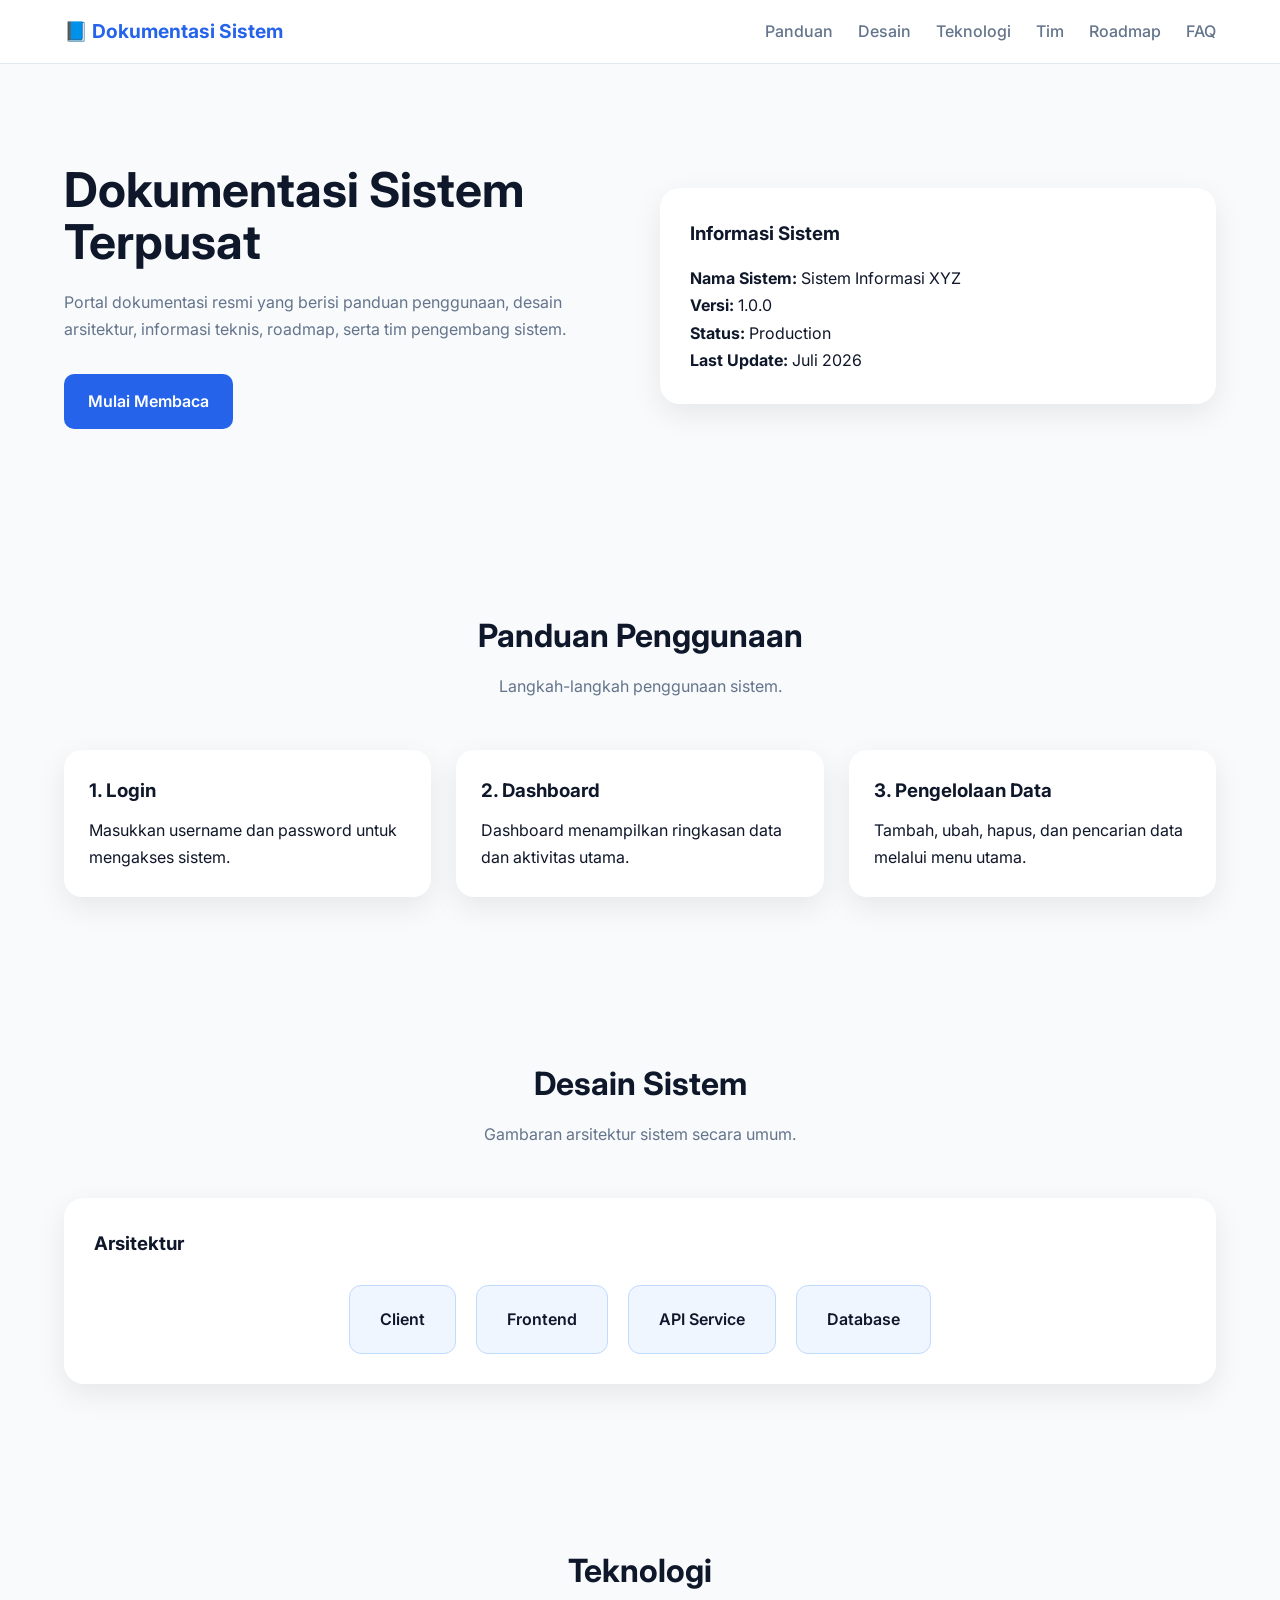
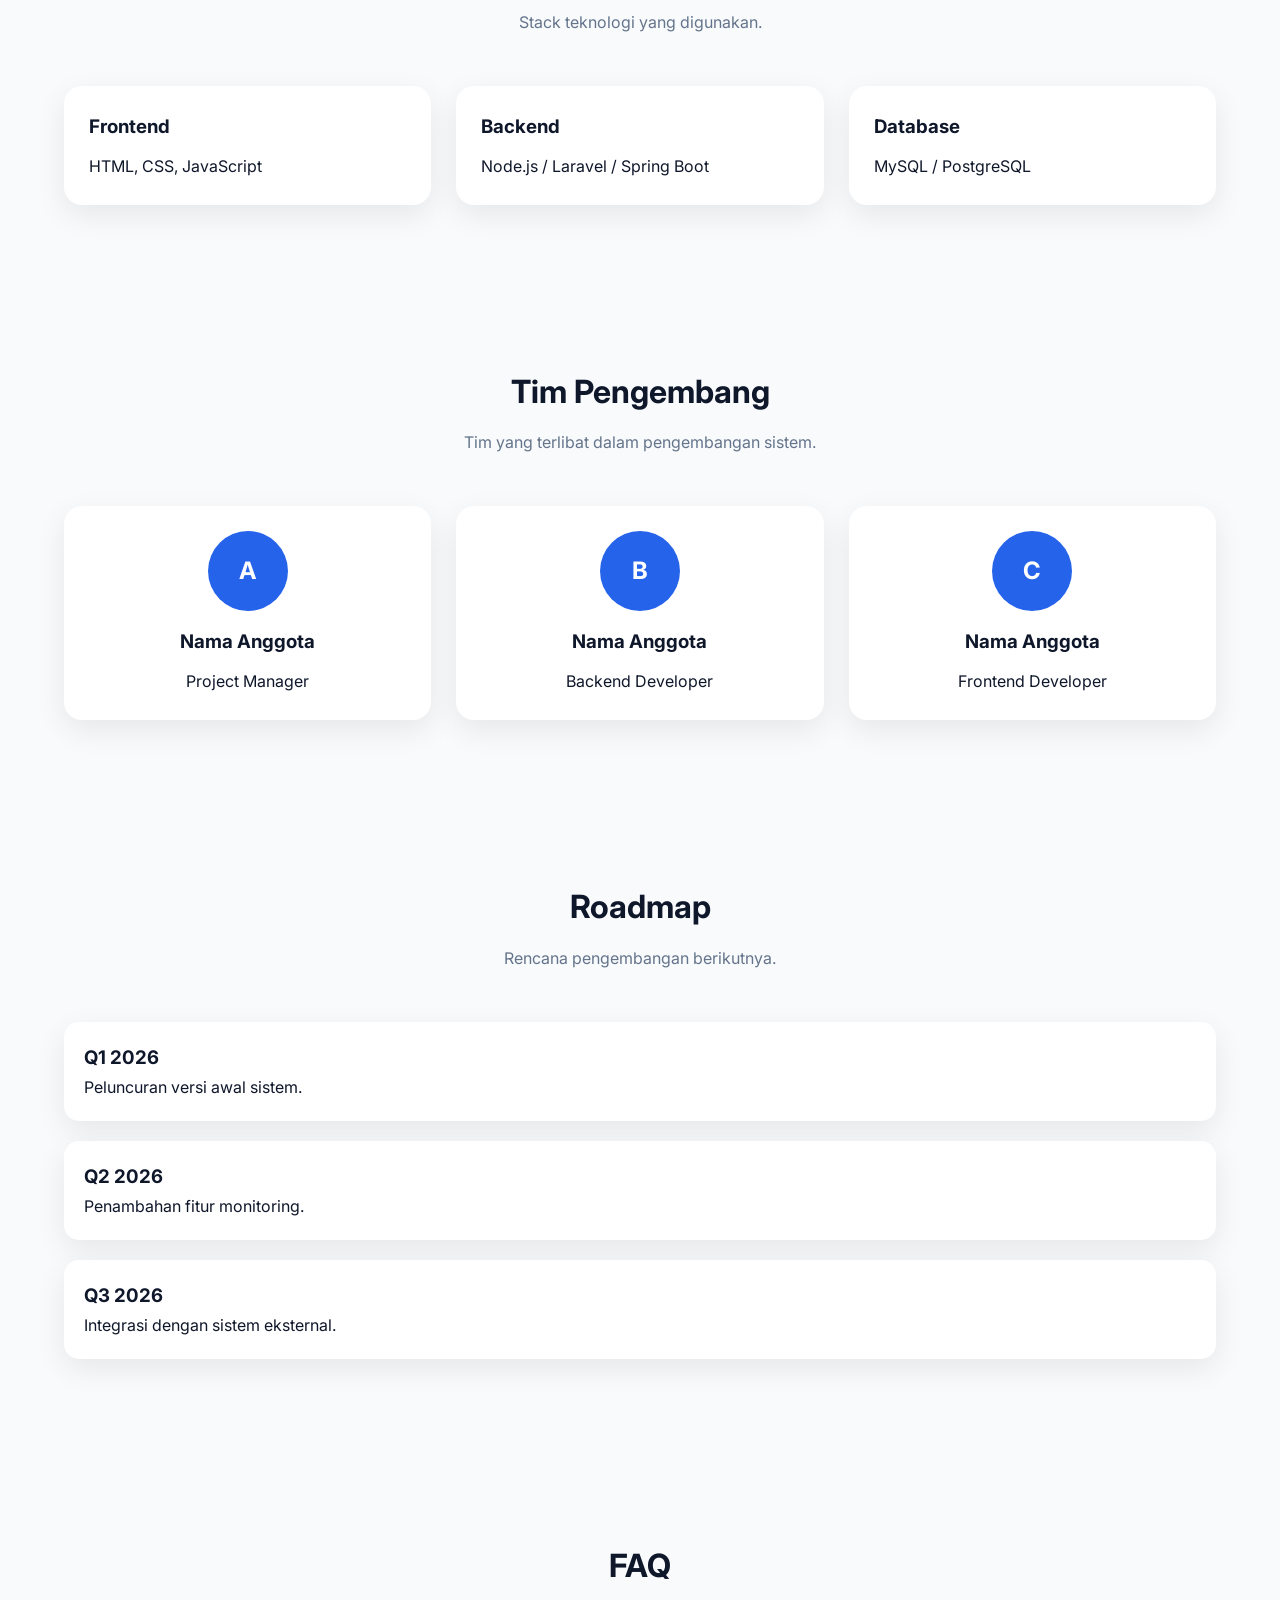
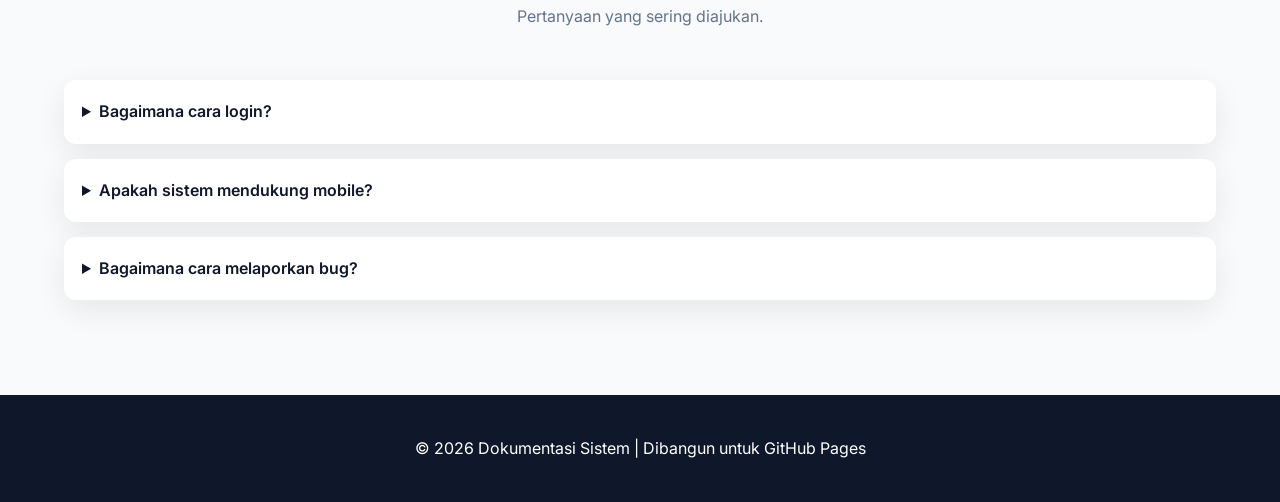
==== docs/index.html @ 6c3f4deb "update:panduan index.html" ====
<!DOCTYPE html>
<html lang="id">
<head>
<meta charset="UTF-8">
<meta name="viewport" content="width=device-width, initial-scale=1.0">
<title>Dokumentasi Sistem</title>

<link href="https://fonts.googleapis.com/css2?family=Inter:wght@300;400;500;600;700&display=swap" rel="stylesheet">

<style>
:root{
    --primary:#2563eb;
    --primary-dark:#1d4ed8;
    --secondary:#f8fafc;
    --dark:#0f172a;
    --gray:#64748b;
    --border:#e2e8f0;
    --white:#ffffff;
    --shadow:0 10px 30px rgba(0,0,0,.08);
}

*{
    margin:0;
    padding:0;
    box-sizing:border-box;
}

html{
    scroll-behavior:smooth;
}

body{
    font-family:'Inter',sans-serif;
    color:var(--dark);
    background:#f8fafc;
    line-height:1.7;
}

.container{
    width:min(1200px,90%);
    margin:auto;
}

/* NAVBAR */
nav{
    position:sticky;
    top:0;
    z-index:999;
    background:rgba(255,255,255,.95);
    backdrop-filter:blur(10px);
    border-bottom:1px solid var(--border);
}

.nav-wrapper{
    display:flex;
    justify-content:space-between;
    align-items:center;
    padding:15px 0;
}

.logo{
    font-weight:700;
    font-size:1.2rem;
    color:var(--primary);
}

.nav-links{
    display:flex;
    gap:25px;
}

.nav-links a{
    text-decoration:none;
    color:var(--gray);
    font-weight:500;
    transition:.3s;
}

.nav-links a:hover{
    color:var(--primary);
}

/* HERO */
.hero{
    padding:100px 0;
}

.hero-content{
    display:grid;
    grid-template-columns:1fr 1fr;
    gap:40px;
    align-items:center;
}

.hero-text h1{
    font-size:3rem;
    line-height:1.1;
    margin-bottom:20px;
}

.hero-text p{
    color:var(--gray);
    margin-bottom:30px;
}

.btn{
    display:inline-block;
    background:var(--primary);
    color:white;
    padding:14px 24px;
    border-radius:10px;
    text-decoration:none;
    font-weight:600;
    transition:.3s;
}

.btn:hover{
    background:var(--primary-dark);
}

.hero-card{
    background:white;
    padding:30px;
    border-radius:20px;
    box-shadow:var(--shadow);
}

.hero-card h3{
    margin-bottom:15px;
}

/* SECTIONS */
section{
    padding:80px 0;
}

.section-title{
    text-align:center;
    margin-bottom:50px;
}

.section-title h2{
    font-size:2rem;
    margin-bottom:10px;
}

.section-title p{
    color:var(--gray);
}

/* CARDS */
.grid{
    display:grid;
    grid-template-columns:repeat(auto-fit,minmax(280px,1fr));
    gap:25px;
}

.card{
    background:white;
    padding:25px;
    border-radius:18px;
    box-shadow:var(--shadow);
}

.card h3{
    margin-bottom:10px;
}

/* SYSTEM DESIGN */
.architecture{
    background:white;
    padding:30px;
    border-radius:20px;
    box-shadow:var(--shadow);
}

.flow{
    display:flex;
    justify-content:center;
    flex-wrap:wrap;
    gap:20px;
    margin-top:25px;
}

.flow-box{
    padding:20px 30px;
    background:#eff6ff;
    border:1px solid #bfdbfe;
    border-radius:12px;
    font-weight:600;
}

/* TEAM */
.team{
    text-align:center;
}

.avatar{
    width:80px;
    height:80px;
    border-radius:50%;
    background:var(--primary);
    color:white;
    display:flex;
    align-items:center;
    justify-content:center;
    font-size:1.5rem;
    font-weight:bold;
    margin:auto auto 15px;
}

/* TIMELINE */
.timeline{
    position:relative;
}

.timeline-item{
    background:white;
    margin-bottom:20px;
    padding:20px;
    border-radius:15px;
    box-shadow:var(--shadow);
}

/* FAQ */
details{
    background:white;
    margin-bottom:15px;
    padding:18px;
    border-radius:12px;
    box-shadow:var(--shadow);
}

summary{
    cursor:pointer;
    font-weight:600;
}

/* FOOTER */
footer{
    background:var(--dark);
    color:white;
    text-align:center;
    padding:40px 20px;
}

/* RESPONSIVE */
@media(max-width:768px){

.hero-content{
    grid-template-columns:1fr;
}

.hero-text h1{
    font-size:2.2rem;
}

.nav-links{
    display:none;
}

}
</style>
</head>
<body>

<nav>
    <div class="container nav-wrapper">
        <div class="logo">📘 Dokumentasi Sistem</div>

        <div class="nav-links">
            <a href="#panduan">Panduan</a>
            <a href="#desain">Desain</a>
            <a href="#teknologi">Teknologi</a>
            <a href="#tim">Tim</a>
            <a href="#roadmap">Roadmap</a>
            <a href="#faq">FAQ</a>
        </div>
    </div>
</nav>

<header class="hero">
    <div class="container hero-content">

        <div class="hero-text">
            <h1>Dokumentasi Sistem Terpusat</h1>
            <p>
                Portal dokumentasi resmi yang berisi panduan penggunaan,
                desain arsitektur, informasi teknis, roadmap, serta tim
                pengembang sistem.
            </p>

            <a href="#panduan" class="btn">
                Mulai Membaca
            </a>
        </div>

        <div class="hero-card">
            <h3>Informasi Sistem</h3>
            <p><strong>Nama Sistem:</strong> Sistem Informasi XYZ</p>
            <p><strong>Versi:</strong> 1.0.0</p>
            <p><strong>Status:</strong> Production</p>
            <p><strong>Last Update:</strong> Juli 2026</p>
        </div>

    </div>
</header>

<section id="panduan">
    <div class="container">
        <div class="section-title">
            <h2>Panduan Penggunaan</h2>
            <p>Langkah-langkah penggunaan sistem.</p>
        </div>

        <div class="grid">

            <div class="card">
                <h3>1. Login</h3>
                <p>
                    Masukkan username dan password untuk mengakses sistem.
                </p>
            </div>

            <div class="card">
                <h3>2. Dashboard</h3>
                <p>
                    Dashboard menampilkan ringkasan data dan aktivitas utama.
                </p>
            </div>

            <div class="card">
                <h3>3. Pengelolaan Data</h3>
                <p>
                    Tambah, ubah, hapus, dan pencarian data melalui menu utama.
                </p>
            </div>

        </div>
    </div>
</section>

<section id="desain">
    <div class="container">

        <div class="section-title">
            <h2>Desain Sistem</h2>
            <p>Gambaran arsitektur sistem secara umum.</p>
        </div>

        <div class="architecture">
            <h3>Arsitektur</h3>

            <div class="flow">
                <div class="flow-box">Client</div>
                <div class="flow-box">Frontend</div>
                <div class="flow-box">API Service</div>
                <div class="flow-box">Database</div>
            </div>

        </div>

    </div>
</section>

<section id="teknologi">
    <div class="container">

        <div class="section-title">
            <h2>Teknologi</h2>
            <p>Stack teknologi yang digunakan.</p>
        </div>

        <div class="grid">

            <div class="card">
                <h3>Frontend</h3>
                <p>HTML, CSS, JavaScript</p>
            </div>

            <div class="card">
                <h3>Backend</h3>
                <p>Node.js / Laravel / Spring Boot</p>
            </div>

            <div class="card">
                <h3>Database</h3>
                <p>MySQL / PostgreSQL</p>
            </div>

        </div>

    </div>
</section>

<section id="tim">
    <div class="container">

        <div class="section-title">
            <h2>Tim Pengembang</h2>
            <p>Tim yang terlibat dalam pengembangan sistem.</p>
        </div>

        <div class="grid">

            <div class="card team">
                <div class="avatar">A</div>
                <h3>Nama Anggota</h3>
                <p>Project Manager</p>
            </div>

            <div class="card team">
                <div class="avatar">B</div>
                <h3>Nama Anggota</h3>
                <p>Backend Developer</p>
            </div>

            <div class="card team">
                <div class="avatar">C</div>
                <h3>Nama Anggota</h3>
                <p>Frontend Developer</p>
            </div>

        </div>

    </div>
</section>

<section id="roadmap">
    <div class="container">

        <div class="section-title">
            <h2>Roadmap</h2>
            <p>Rencana pengembangan berikutnya.</p>
        </div>

        <div class="timeline">

            <div class="timeline-item">
                <h3>Q1 2026</h3>
                <p>Peluncuran versi awal sistem.</p>
            </div>

            <div class="timeline-item">
                <h3>Q2 2026</h3>
                <p>Penambahan fitur monitoring.</p>
            </div>

            <div class="timeline-item">
                <h3>Q3 2026</h3>
                <p>Integrasi dengan sistem eksternal.</p>
            </div>

        </div>

    </div>
</section>

<section id="faq">
    <div class="container">

        <div class="section-title">
            <h2>FAQ</h2>
            <p>Pertanyaan yang sering diajukan.</p>
        </div>

        <details>
            <summary>Bagaimana cara login?</summary>
            <p>Gunakan akun yang telah diberikan administrator.</p>
        </details>

        <details>
            <summary>Apakah sistem mendukung mobile?</summary>
            <p>Ya, sistem responsif dan dapat diakses melalui perangkat mobile.</p>
        </details>

        <details>
            <summary>Bagaimana cara melaporkan bug?</summary>
            <p>Hubungi tim pengembang melalui kanal support resmi.</p>
        </details>

    </div>
</section>

<footer>
    <p>© 2026 Dokumentasi Sistem | Dibangun untuk GitHub Pages</p>
</footer>

</body>
</html>
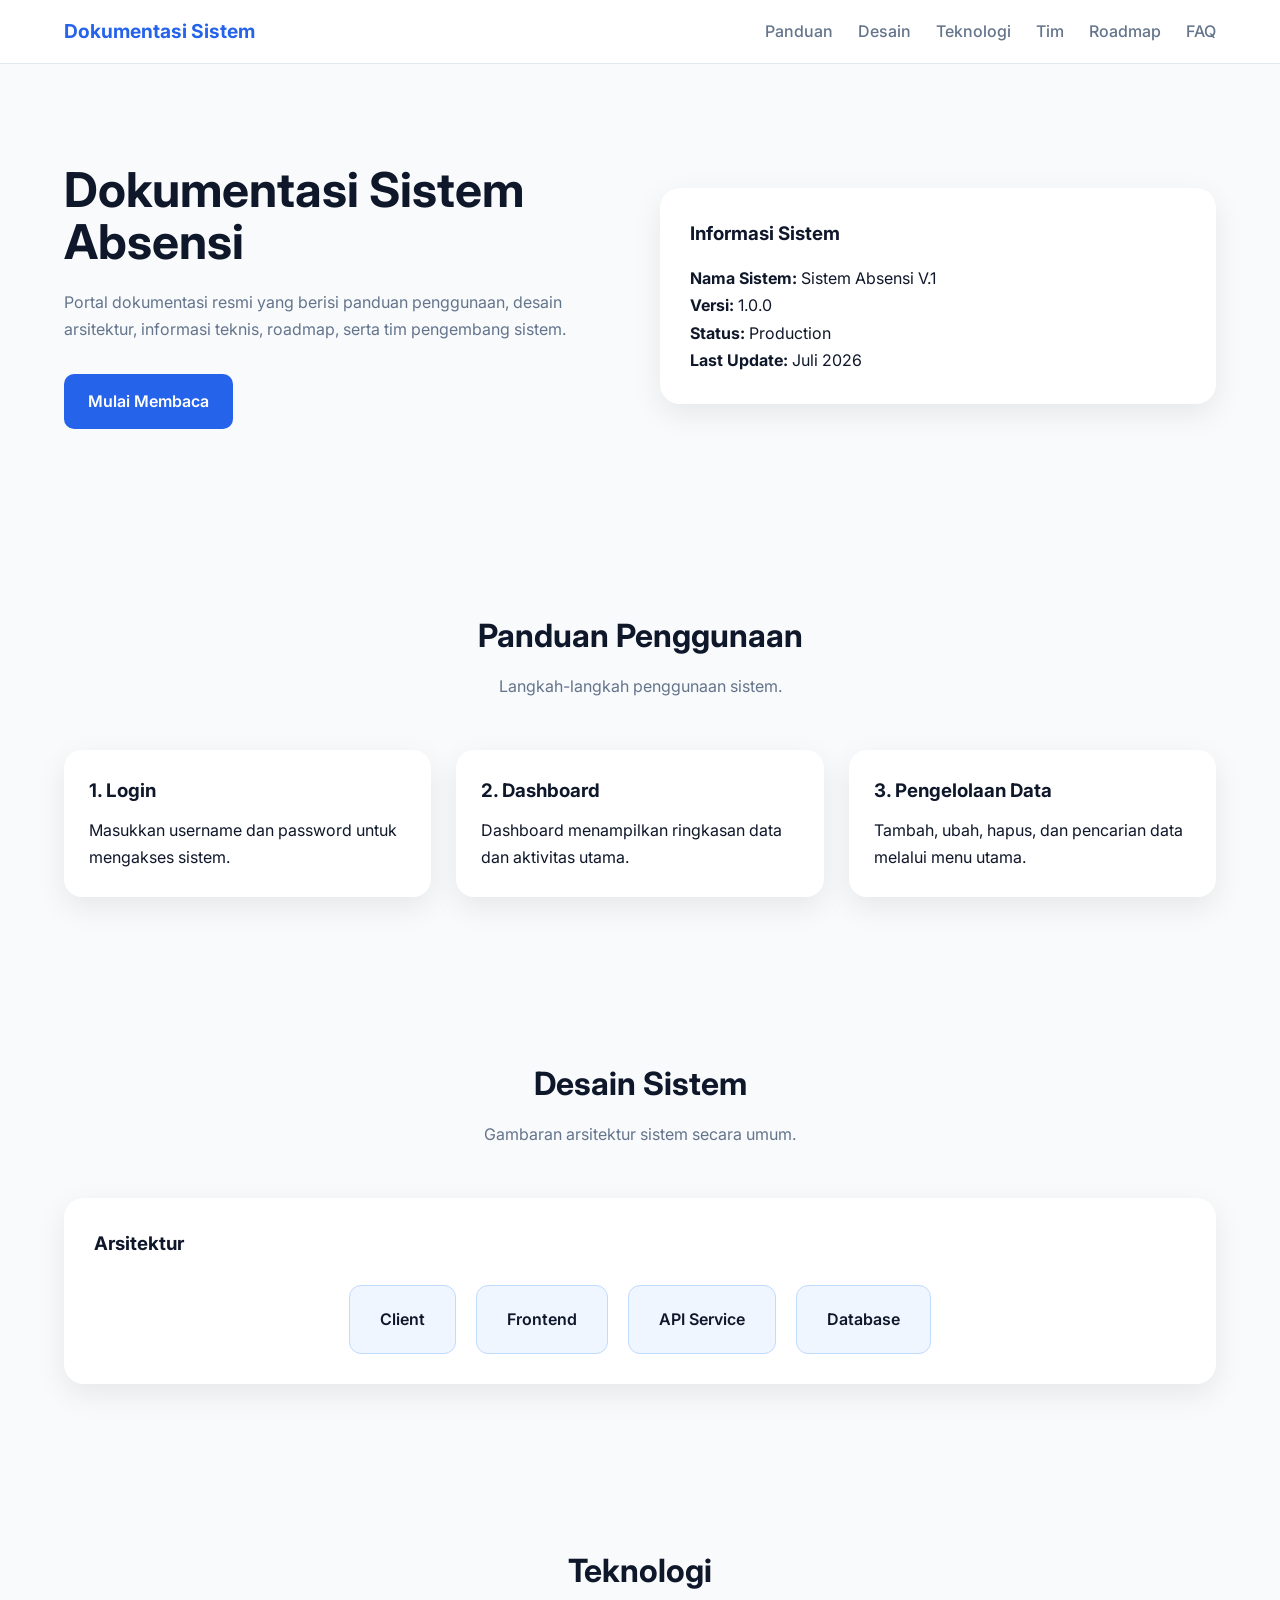
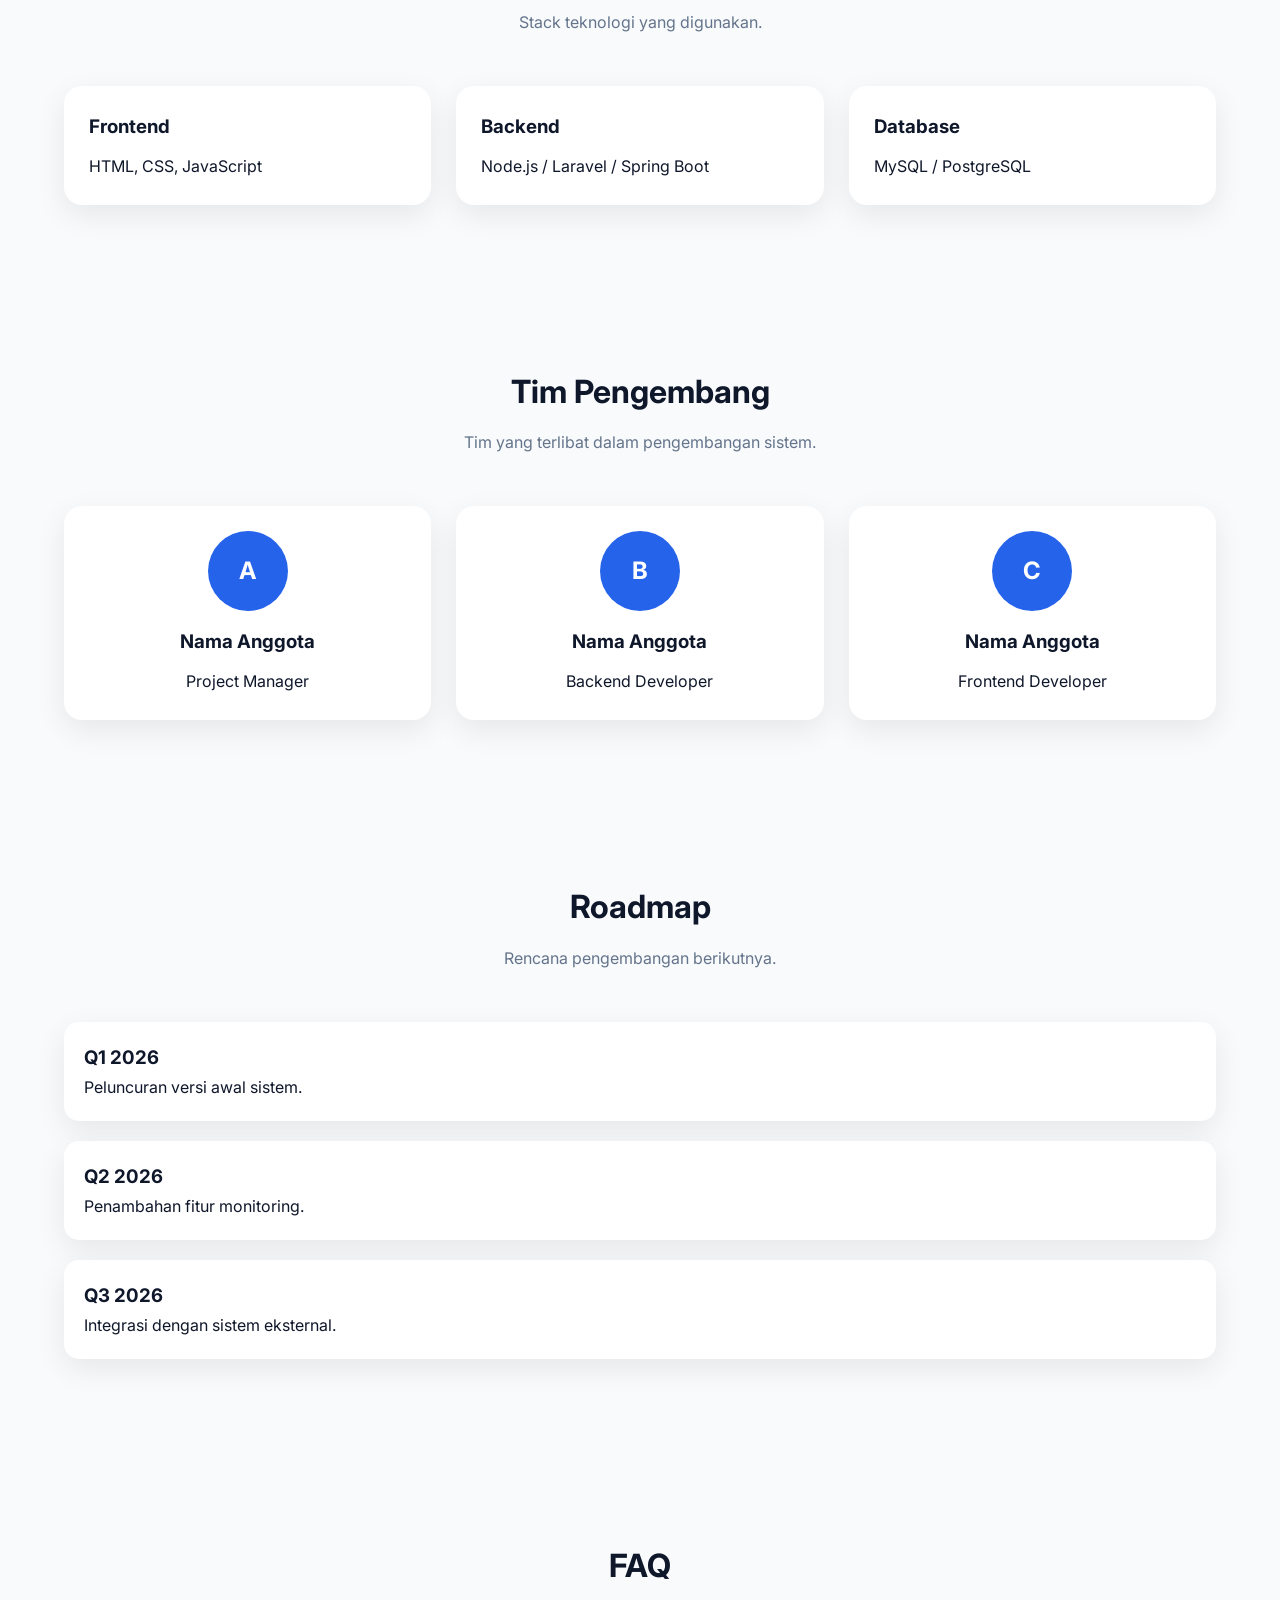
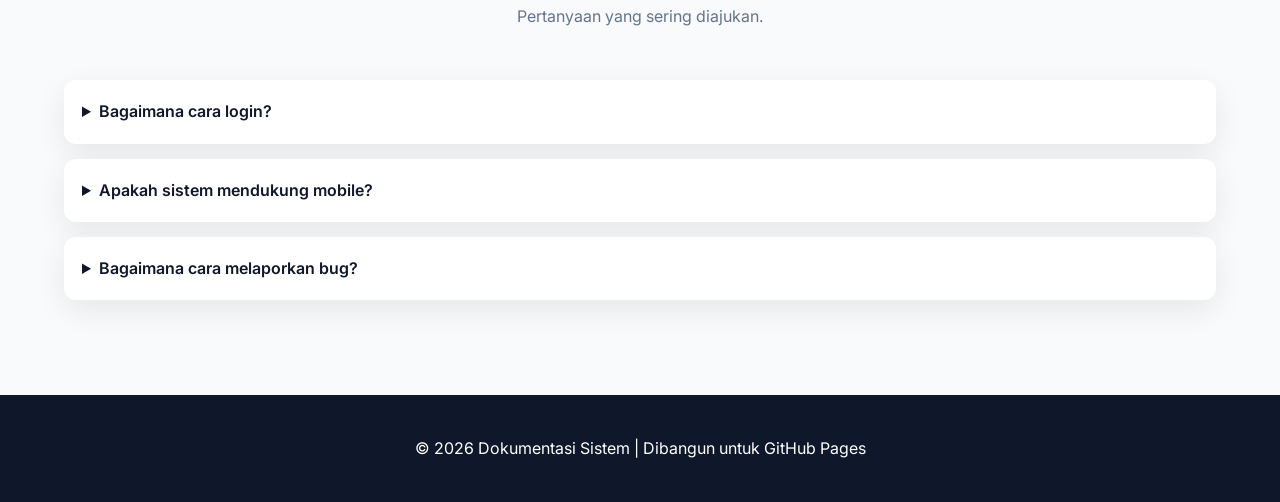
==== commit f60ca4ae: "update:panduan" ====
--- a/docs/index.html
+++ b/docs/index.html
@@ -1,289 +1,285 @@
 <!DOCTYPE html>
 <html lang="id">
 <head>
-<meta charset="UTF-8">
-<meta name="viewport" content="width=device-width, initial-scale=1.0">
-<title>Dokumentasi Sistem</title>
-
-<link href="https://fonts.googleapis.com/css2?family=Inter:wght@300;400;500;600;700&display=swap" rel="stylesheet">
-
-<style>
-:root{
-    --primary:#2563eb;
-    --primary-dark:#1d4ed8;
-    --secondary:#f8fafc;
-    --dark:#0f172a;
-    --gray:#64748b;
-    --border:#e2e8f0;
-    --white:#ffffff;
-    --shadow:0 10px 30px rgba(0,0,0,.08);
-}
-
-*{
-    margin:0;
-    padding:0;
-    box-sizing:border-box;
-}
-
-html{
-    scroll-behavior:smooth;
-}
-
-body{
-    font-family:'Inter',sans-serif;
-    color:var(--dark);
-    background:#f8fafc;
-    line-height:1.7;
-}
-
-.container{
-    width:min(1200px,90%);
-    margin:auto;
-}
-
-/* NAVBAR */
-nav{
-    position:sticky;
-    top:0;
-    z-index:999;
-    background:rgba(255,255,255,.95);
-    backdrop-filter:blur(10px);
-    border-bottom:1px solid var(--border);
-}
-
-.nav-wrapper{
-    display:flex;
-    justify-content:space-between;
-    align-items:center;
-    padding:15px 0;
-}
-
-.logo{
-    font-weight:700;
-    font-size:1.2rem;
-    color:var(--primary);
-}
-
-.nav-links{
-    display:flex;
-    gap:25px;
-}
-
-.nav-links a{
-    text-decoration:none;
-    color:var(--gray);
-    font-weight:500;
-    transition:.3s;
-}
-
-.nav-links a:hover{
-    color:var(--primary);
-}
-
-/* HERO */
-.hero{
-    padding:100px 0;
-}
-
-.hero-content{
-    display:grid;
-    grid-template-columns:1fr 1fr;
-    gap:40px;
-    align-items:center;
-}
-
-.hero-text h1{
-    font-size:3rem;
-    line-height:1.1;
-    margin-bottom:20px;
-}
-
-.hero-text p{
-    color:var(--gray);
-    margin-bottom:30px;
-}
-
-.btn{
-    display:inline-block;
-    background:var(--primary);
-    color:white;
-    padding:14px 24px;
-    border-radius:10px;
-    text-decoration:none;
-    font-weight:600;
-    transition:.3s;
-}
-
-.btn:hover{
-    background:var(--primary-dark);
-}
-
-.hero-card{
-    background:white;
-    padding:30px;
-    border-radius:20px;
-    box-shadow:var(--shadow);
-}
-
-.hero-card h3{
-    margin-bottom:15px;
-}
-
-/* SECTIONS */
-section{
-    padding:80px 0;
-}
-
-.section-title{
-    text-align:center;
-    margin-bottom:50px;
-}
-
-.section-title h2{
-    font-size:2rem;
-    margin-bottom:10px;
-}
-
-.section-title p{
-    color:var(--gray);
-}
-
-/* CARDS */
-.grid{
-    display:grid;
-    grid-template-columns:repeat(auto-fit,minmax(280px,1fr));
-    gap:25px;
-}
-
-.card{
-    background:white;
-    padding:25px;
-    border-radius:18px;
-    box-shadow:var(--shadow);
-}
-
-.card h3{
-    margin-bottom:10px;
-}
-
-/* SYSTEM DESIGN */
-.architecture{
-    background:white;
-    padding:30px;
-    border-radius:20px;
-    box-shadow:var(--shadow);
-}
-
-.flow{
-    display:flex;
-    justify-content:center;
-    flex-wrap:wrap;
-    gap:20px;
-    margin-top:25px;
-}
-
-.flow-box{
-    padding:20px 30px;
-    background:#eff6ff;
-    border:1px solid #bfdbfe;
-    border-radius:12px;
-    font-weight:600;
-}
-
-/* TEAM */
-.team{
-    text-align:center;
-}
-
-.avatar{
-    width:80px;
-    height:80px;
-    border-radius:50%;
-    background:var(--primary);
-    color:white;
-    display:flex;
-    align-items:center;
-    justify-content:center;
-    font-size:1.5rem;
-    font-weight:bold;
-    margin:auto auto 15px;
-}
-
-/* TIMELINE */
-.timeline{
-    position:relative;
-}
-
-.timeline-item{
-    background:white;
-    margin-bottom:20px;
-    padding:20px;
-    border-radius:15px;
-    box-shadow:var(--shadow);
-}
-
-/* FAQ */
-details{
-    background:white;
-    margin-bottom:15px;
-    padding:18px;
-    border-radius:12px;
-    box-shadow:var(--shadow);
-}
-
-summary{
-    cursor:pointer;
-    font-weight:600;
-}
-
-/* FOOTER */
-footer{
-    background:var(--dark);
-    color:white;
-    text-align:center;
-    padding:40px 20px;
-}
-
-/* RESPONSIVE */
-@media(max-width:768px){
-
-.hero-content{
-    grid-template-columns:1fr;
-}
-
-.hero-text h1{
-    font-size:2.2rem;
-}
-
-.nav-links{
-    display:none;
-}
-
-}
-</style>
-</head>
-<body>
-
-<nav>
-    <div class="container nav-wrapper">
-        <div class="logo">📘 Dokumentasi Sistem</div>
-
+  <meta charset="UTF-8">
+  <meta name="viewport" content="width=device-width, initial-scale=1.0">
+  <title>Dokumentasi Sistem Absensi</title>
+  <link href="https://fonts.googleapis.com/css2?family=Inter:wght@300;400;500;600;700&display=swap" rel="stylesheet">
+  <style>
+    :root{
+        --primary:#2563eb;
+        --primary-dark:#1d4ed8;
+        --secondary:#f8fafc;
+        --dark:#0f172a;
+        --gray:#64748b;
+        --border:#e2e8f0;
+        --white:#ffffff;
+        --shadow:0 10px 30px rgba(0,0,0,.08);
+    }
+
+    *{
+        margin:0;
+        padding:0;
+        box-sizing:border-box;
+    }
+
+    html{
+        scroll-behavior:smooth;
+    }
+
+    body{
+        font-family:'Inter',sans-serif;
+        color:var(--dark);
+        background:#f8fafc;
+        line-height:1.7;
+    }
+
+    .container{
+        width:min(1200px,90%);
+        margin:auto;
+    }
+
+    /* NAVBAR */
+    nav{
+        position:sticky;
+        top:0;
+        z-index:999;
+        background:rgba(255,255,255,.95);
+        backdrop-filter:blur(10px);
+        border-bottom:1px solid var(--border);
+    }
+
+    .nav-wrapper{
+        display:flex;
+        justify-content:space-between;
+        align-items:center;
+        padding:15px 0;
+    }
+
+    .logo{
+        font-weight:700;
+        font-size:1.2rem;
+        color:var(--primary);
+    }
+
+    .nav-links{
+        display:flex;
+        gap:25px;
+    }
+
+    .nav-links a{
+        text-decoration:none;
+        color:var(--gray);
+        font-weight:500;
+        transition:.3s;
+    }
+
+    .nav-links a:hover{
+        color:var(--primary);
+    }
+
+    /* HERO */
+    .hero{
+        padding:100px 0;
+    }
+
+    .hero-content{
+        display:grid;
+        grid-template-columns:1fr 1fr;
+        gap:40px;
+        align-items:center;
+    }
+
+    .hero-text h1{
+        font-size:3rem;
+        line-height:1.1;
+        margin-bottom:20px;
+    }
+
+    .hero-text p{
+        color:var(--gray);
+        margin-bottom:30px;
+    }
+
+    .btn{
+        display:inline-block;
+        background:var(--primary);
+        color:white;
+        padding:14px 24px;
+        border-radius:10px;
+        text-decoration:none;
+        font-weight:600;
+        transition:.3s;
+    }
+
+    .btn:hover{
+        background:var(--primary-dark);
+    }
+
+    .hero-card{
+        background:white;
+        padding:30px;
+        border-radius:20px;
+        box-shadow:var(--shadow);
+    }
+
+    .hero-card h3{
+        margin-bottom:15px;
+    }
+
+    /* SECTIONS */
+    section{
+        padding:80px 0;
+    }
+
+    .section-title{
+        text-align:center;
+        margin-bottom:50px;
+    }
+
+    .section-title h2{
+        font-size:2rem;
+        margin-bottom:10px;
+    }
+
+    .section-title p{
+        color:var(--gray);
+    }
+
+    /* CARDS */
+    .grid{
+        display:grid;
+        grid-template-columns:repeat(auto-fit,minmax(280px,1fr));
+        gap:25px;
+    }
+
+    .card{
+        background:white;
+        padding:25px;
+        border-radius:18px;
+        box-shadow:var(--shadow);
+    }
+
+    .card h3{
+        margin-bottom:10px;
+    }
+
+    /* SYSTEM DESIGN */
+    .architecture{
+        background:white;
+        padding:30px;
+        border-radius:20px;
+        box-shadow:var(--shadow);
+    }
+
+    .flow{
+        display:flex;
+        justify-content:center;
+        flex-wrap:wrap;
+        gap:20px;
+        margin-top:25px;
+    }
+
+    .flow-box{
+        padding:20px 30px;
+        background:#eff6ff;
+        border:1px solid #bfdbfe;
+        border-radius:12px;
+        font-weight:600;
+    }
+
+    /* TEAM */
+    .team{
+        text-align:center;
+    }
+
+    .avatar{
+        width:80px;
+        height:80px;
+        border-radius:50%;
+        background:var(--primary);
+        color:white;
+        display:flex;
+        align-items:center;
+        justify-content:center;
+        font-size:1.5rem;
+        font-weight:bold;
+        margin:auto auto 15px;
+    }
+
+    /* TIMELINE */
+    .timeline{
+        position:relative;
+    }
+
+    .timeline-item{
+        background:white;
+        margin-bottom:20px;
+        padding:20px;
+        border-radius:15px;
+        box-shadow:var(--shadow);
+    }
+
+    /* FAQ */
+    details{
+        background:white;
+        margin-bottom:15px;
+        padding:18px;
+        border-radius:12px;
+        box-shadow:var(--shadow);
+    }
+
+    summary{
+        cursor:pointer;
+        font-weight:600;
+    }
+
+    /* FOOTER */
+    footer{
+        background:var(--dark);
+        color:white;
+        text-align:center;
+        padding:40px 20px;
+    }
+
+    /* RESPONSIVE */
+    @media(max-width:768px){
+
+    .hero-content{
+        grid-template-columns:1fr;
+    }
+
+    .hero-text h1{
+        font-size:2.2rem;
+    }
+
+    .nav-links{
+        display:none;
+    }
+
+    }
+  </style>
+  </head>
+  <body>
+    <nav>
+      <div class="container nav-wrapper">
+        <div class="logo">Dokumentasi Sistem</div>
         <div class="nav-links">
-            <a href="#panduan">Panduan</a>
-            <a href="#desain">Desain</a>
-            <a href="#teknologi">Teknologi</a>
-            <a href="#tim">Tim</a>
-            <a href="#roadmap">Roadmap</a>
-            <a href="#faq">FAQ</a>
-        </div>
-    </div>
-</nav>
+          <a href="#panduan">Panduan</a>
+          <a href="#desain">Desain</a>
+          <a href="#teknologi">Teknologi</a>
+          <a href="#tim">Tim</a>
+          <a href="#roadmap">Roadmap</a>
+          <a href="#faq">FAQ</a>
+        </div>
+      </div>
+    </nav>
 
 <header class="hero">
     <div class="container hero-content">
 
         <div class="hero-text">
-            <h1>Dokumentasi Sistem Terpusat</h1>
+            <h1>Dokumentasi Sistem Absensi</h1>
             <p>
                 Portal dokumentasi resmi yang berisi panduan penggunaan,
                 desain arsitektur, informasi teknis, roadmap, serta tim
@@ -297,7 +293,7 @@
 
         <div class="hero-card">
             <h3>Informasi Sistem</h3>
-            <p><strong>Nama Sistem:</strong> Sistem Informasi XYZ</p>
+            <p><strong>Nama Sistem:</strong> Sistem Absensi V.1</p>
             <p><strong>Versi:</strong> 1.0.0</p>
             <p><strong>Status:</strong> Production</p>
             <p><strong>Last Update:</strong> Juli 2026</p>
